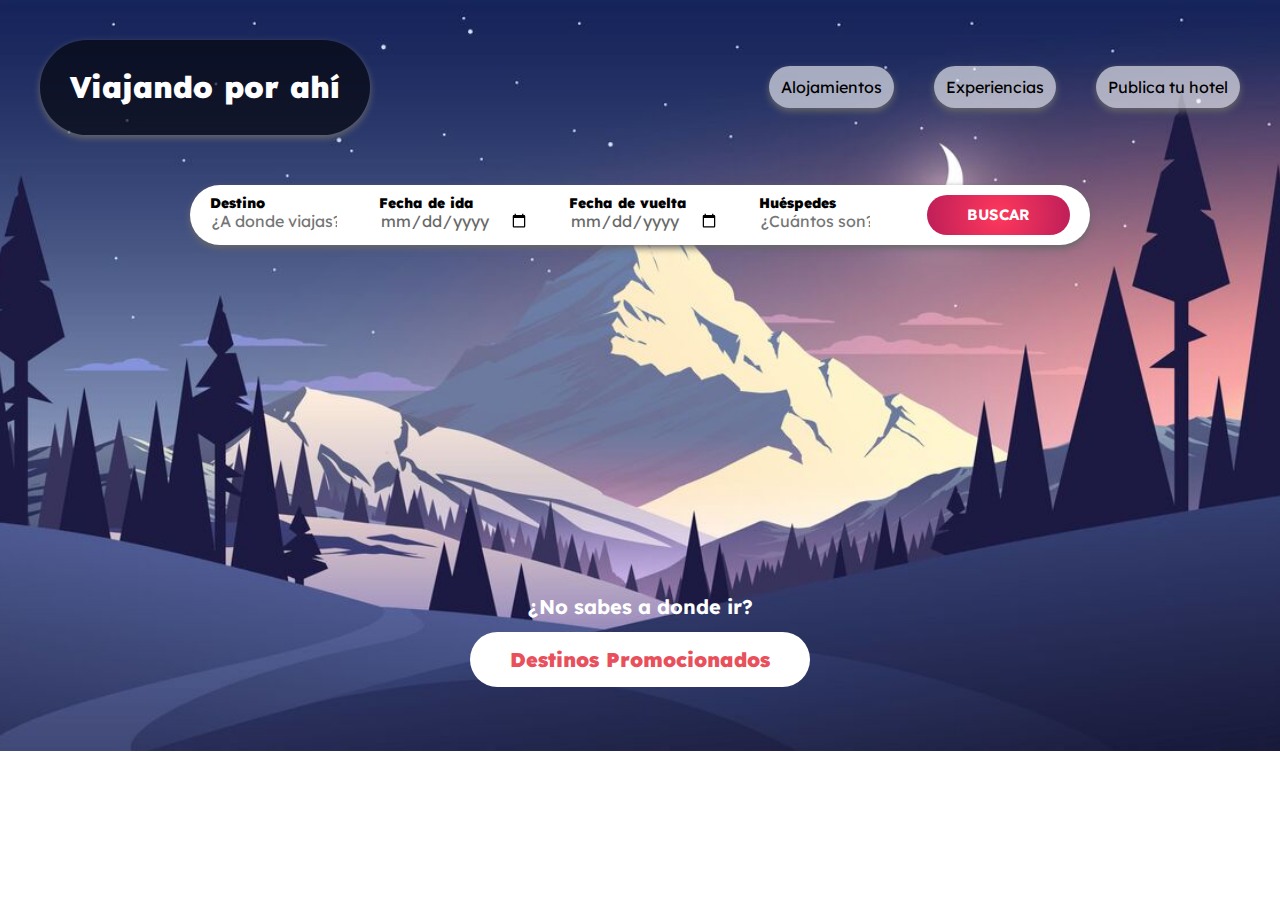
==== index.html @ e501a0e6 "termine el header" ====
<!DOCTYPE html>
<html lang="es">
<head>
    <meta charset="UTF-8">
    <meta http-equiv="X-UA-Compatible" content="IE=edge">
    <meta name="viewport" content="width=device-width, initial-scale=1.0">
    <title>Viajando por ahí</title>
    <link rel="preconnect" href="https://fonts.googleapis.com">
    <link rel="preconnect" href="https://fonts.gstatic.com" crossorigin>
    <link href="https://fonts.googleapis.com/css2?family=Lexend:wght@300,400;700&display=swap" rel="stylesheet">
    <link rel="stylesheet" href="css/styles.css">
     <link rel="stylesheet" href="css/normalize.css">
</head>
<body>

    <header class="header">
        <div class="barra contenedor">
            <div class="barra__logo">
                <p class="barra__nombre">Viajando por ahí</p>
            </div>

            <nav class="barra__navegacion">
                <a class="barra__link" href="#">Alojamientos</a>
                <a class="barra__link" href="#">Experiencias</a>
                <a class="barra__link" href="#">Publica tu hotel</a>
            </nav>
        </div>

        <form class="formulario contenedor">
            <div class="formulario__campo">
                <label class="formulario__label" for="ubicacion">Destino</label>
                <input type="text" class="formulario__input" id="ubicacion" placeholder="¿A donde viajas?">
            </div>

            <div class="formulario__campo">
                <label class="formulario__label" for="llegada">Fecha de ida</label>
                <input type="date" class="formulario__input" id="llegada">
            </div>

            <div class="formulario__campo">
                <label class="formulario__label" for="salida">Fecha de vuelta</label>
                <input type="date" class="formulario__input" id="salida">
            </div>

            <div class="formulario__campo">
                <label class="formulario__label" for="huespedes">Huéspedes</label>
                <input type="number" class="formulario__input" id="huespedes" placeholder="¿Cuántos son?">
            </div>

            <div class="formulario__campo">
                <input type="submit" class="formulario__submit" value="Buscar">
            </div>
        </form>

        <div class="header__busqueda contenedor">
            <p class="header__busqueda-label">¿No sabes a donde ir?</p>
            <a href="#" class="header__busqueda-boton">Destinos Promocionados</a>
        </div>

    </header>
---- css/styles.css ----
:root {

--fuente_principal: 'Lexend', sans-serif;


--telefono: 480px;
--tablet: 768px;
--desktop: 1024px;


--primario: #e8505b;
--secundario: rgb(189, 30, 89); 
--negro: #000;
--blanco: #FFFFFF;
--gris: #686868;
--grisClaro: #e1e1e1;

--separacion: 5rem;

}


html {
    font-size: 62.5%;
    box-sizing: border-box;
}
*, *:before, *:after {
    box-sizing: inherit;
}
  
body {
    font-family: var(--fuente_principal);
    font-size: 1.6rem;
}

p {
    color: var(--negro);
    font-size: 2rem;
}
.contenedor {
    width: 95%;
    max-width: 1200px;
    margin: 0 auto;
}
img {
    max-width: 100%;
    display: block;
}

ul {
    padding:0;
    list-style: none;
    margin: 0;
}

.seccion {
    padding: 2rem 0;
}
/***************header barra******************/
.barra{
    display: flex;
    justify-content: space-between;
    align-items: center;
}
@media (max-width: 750px) { 
    .barra__navegacion {
        display: none;
    }
    .barra__login {
        display: none;
    }
    .barra {
        flex-direction: column;
    }
}


@media (min-width: 768px) { 
    .barra__navegacion{ 
        display: flex;
        gap: 4rem; 
    }
}
    

.barra__link {
        color: var(--negro);
        text-decoration: none;
        border-radius: 5rem;
        box-shadow: 0px 3px 7px 0px var(--gris);
        padding: 1.2rem 1.2rem;
        background-color: rgba(255, 255, 255, 0.603);
}
.barra__link:hover {
    transform: scale(1.05);
    transition: 0.3s ease;
}

.barra__nombre {
        color: var(--blanco);
        margin: 0;
        font-weight: 900;
        border-radius: 5rem;
        box-shadow: 0px 3px 7px 0px var(--gris);
        padding: 3rem 3rem;
        background-color: rgba(0, 0, 0, 0.603);
        font-size: 3rem;
}
@media (max-width: 750px) {
    .barra__nombre {
        font-size: 3rem;
        font-weight: 700;
        color: rgb(255, 255, 255);
        padding: 2.5rem 2rem;
        background-color: rgb(0, 0, 0);
        box-shadow: 0px 10px 10px 0px var(--gris);


    }
}

/************header form******************/
.formulario {
    margin: 5rem auto 2rem auto;    
    background-color: var(--blanco);
    border-radius: 5rem;
    box-shadow: 0px 3px 7px 0px var(--gris);
    padding: 3rem 0;
}
    @media (min-width: 768px ) { 
        .formulario {
            display: flex;
        justify-content:space-between;
        max-width: 90rem;
        padding: 0;
        }  
    }

.formulario__campo {
    padding: 1rem 2rem;
    display: flex;
    flex-direction: column;
}

         
@media (min-width: 768px ) { 
    .formulario:nth-child(1) {
        padding-left: 4rem;
    } 
}
        
.formulario__campo:hover {
    background-color: #F0F0F0;
    border-radius: 5rem;
    box-shadow: 0px 6px 20px rgb(0 0 0 / 40%);
}

.formulario__label {
    font-size: 1.4rem;
    font-weight: 900;
}

.formulario__input {
    border: none;
    width: 100%;
    color: var(--gris);
}

.formulario__submit {
    display: block;
    height: 4rem;
    border: none;
    border-radius: 2rem;
    background-image: radial-gradient( circle, rgb(255, 56, 92) 0%, var(--secundario) 100%  );
    padding: 0 4rem;
    color: var(--blanco);
    text-transform: uppercase;
    font-weight: 700;
    font-size: 1.5rem;
}
/******************************header background*********************/
.header {
    background-image: url(../img/paisaje1\ \(1\).jpg);
    background-size: cover;
    background-position: center;
    padding: 4rem 0 8rem 0;
}

.header__busqueda {
    margin-top: 5rem;
    text-align: center;
    
}
    
    @media (min-width: 768px) { 
        .header__busqueda {
            margin-top: 35rem;
        }
    }

.header__busqueda-label {
    margin-bottom: 3rem;
    font-weight: 700;
    color: rgb(255, 255, 255);
}

.header__busqueda-boton {
    background-color: var(--blanco);
    padding: 1.5rem 4rem;
    color: var(--primario);
    border-radius: 3rem;
    font-size: 2rem;
    font-weight: 900;
    text-decoration: none;
}
.header__busqueda-boton:hover {
    background-color: var(--primario);
    color:var(--grisClaro);
    transition: 0.3s ease;
}
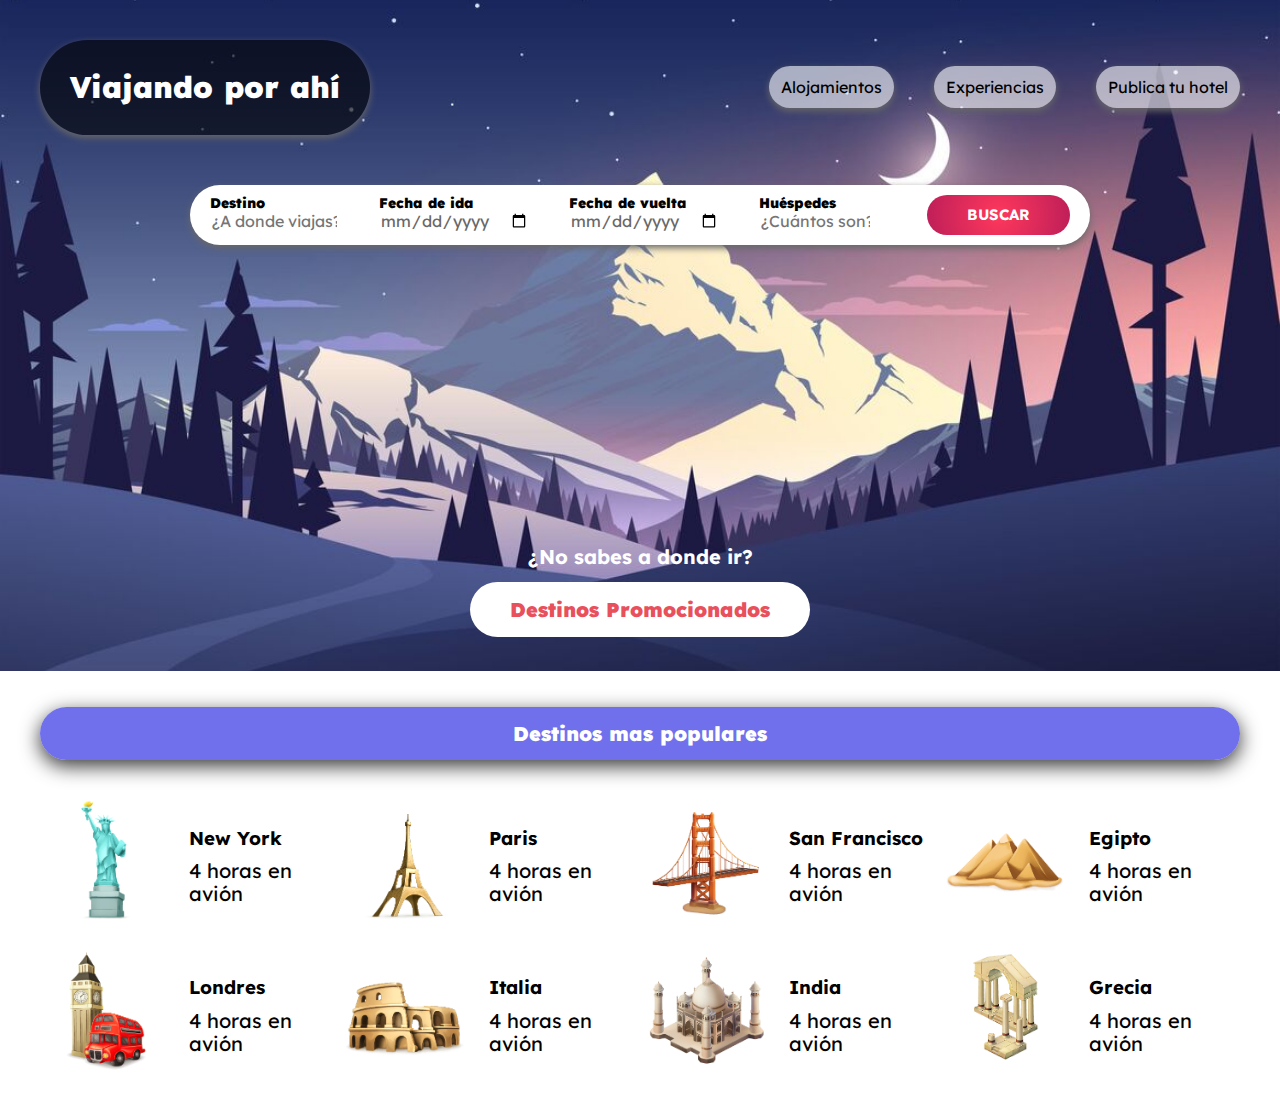
==== commit 8d597f2a: "terminada la seccion 1" ====
--- a/index.html
+++ b/index.html
@@ -56,5 +56,93 @@
             <p class="header__busqueda-label">¿No sabes a donde ir?</p>
             <a href="#" class="header__busqueda-boton">Destinos Promocionados</a>
         </div>
+    </header>
+<!----------------------seccion destinos populares--------------------------------->
+    <section class="destinos contenedor seccion">
+        <h2 class="destinos__heading">Destinos mas populares</h2>
 
-    </header>+        <ul class="destinos__grid">
+            <li class="destino">
+                <div class="destino_imagen">
+                    <img src="img/icono_destino_1.png" alt="imagen destino">
+                </div>
+                <div class="destino__informacion">
+                    <h3 class="destino__nombre">New York</h3>
+                    <p class="destino__distancia">4 horas en avión</p>
+                </div>
+            </li>
+
+            <li class="destino">
+                <div class="destino_imagen">
+                    <img src="img/icono_destino_2.png" alt="imagen destino">
+                </div>
+                <div class="destino__informacion">
+                    <h3 class="destino__nombre">Paris</h3>
+                    <p class="destino__distancia">4 horas en avión</p>
+                </div>
+            </li>
+
+            <li class="destino">
+                <div class="destino_imagen">
+                    <img src="img/icono_destino_3.png" alt="imagen destino">
+                </div>
+                <div class="destino__informacion">
+                    <h3 class="destino__nombre">San Francisco</h3>
+                    <p class="destino__distancia">4 horas en avión</p>
+                </div>
+            </li>
+
+            <li class="destino">
+                <div class="destino_imagen">
+                    <img src="img/icono_destino_4.png" alt="imagen destino">
+                </div>
+                <div class="destino__informacion">
+                    <h3 class="destino__nombre">Egipto</h3>
+                    <p class="destino__distancia">4 horas en avión</p>
+                </div>
+            </li>
+
+            <li class="destino">
+                <div class="destino_imagen">
+                    <img src="img/icono_destino_5.png" alt="imagen destino">
+                </div>
+                <div class="destino__informacion">
+                    <h3 class="destino__nombre">Londres</h3>
+                    <p class="destino__distancia">4 horas en avión</p>
+                </div>
+            </li>
+
+            <li class="destino">
+                <div class="destino_imagen">
+                    <img src="img/icono_destino_6.png" alt="imagen destino">
+                </div>
+                <div class="destino__informacion">
+                    <h3 class="destino__nombre">Italia</h3>
+                    <p class="destino__distancia">4 horas en avión</p>
+                </div>
+            </li>
+
+            <li class="destino">
+                <div class="destino_imagen">
+                    <img src="img/icono_destino_7.png" alt="imagen destino">
+                </div>
+                <div class="destino__informacion">
+                    <h3 class="destino__nombre">India</h3>
+                    <p class="destino__distancia">4 horas en avión</p>
+                </div>
+            </li>
+
+            <li class="destino">
+                <div class="destino_imagen">
+                    <img src="img/icono_destino_8.png" alt="imagen destino">
+                </div>
+                <div class="destino__informacion">
+                    <h3 class="destino__nombre">Grecia</h3>
+                    <p class="destino__distancia">4 horas en avión</p>
+                </div>
+            </li>
+        </ul>
+    </section>
+
+
+</body>--- a/css/styles.css
+++ b/css/styles.css
@@ -183,7 +183,13 @@
     background-image: url(../img/paisaje1\ \(1\).jpg);
     background-size: cover;
     background-position: center;
-    padding: 4rem 0 8rem 0;
+    padding: 4rem 0 5rem 0;
+}
+@media (max-width: 550px) { 
+    .header {
+        padding: 4rem 0 3rem 0;
+    } 
+
 }
 
 .header__busqueda {
@@ -194,17 +200,17 @@
     
     @media (min-width: 768px) { 
         .header__busqueda {
-            margin-top: 35rem;
+            margin-top: 30rem;
         }
     }
 
 .header__busqueda-label {
-    margin-bottom: 3rem;
+    margin: 3rem;
     font-weight: 700;
-    color: rgb(255, 255, 255);
-}
-
-.header__busqueda-boton {
+    color: rgb(255, 255, 255);  
+}
+
+a.header__busqueda-boton {
     background-color: var(--blanco);
     padding: 1.5rem 4rem;
     color: var(--primario);
@@ -220,3 +226,48 @@
 }
 
 
+/****************************section 1************************/
+.destinos__grid {
+    display: grid;
+    grid-template-columns: repeat(1, 2fr);
+}
+@media (min-width: 540px) { 
+    .destinos__grid {
+        display: grid;
+        grid-template-columns: repeat(2, 2fr);
+    }
+}
+@media (min-width: 950px) { 
+    .destinos__grid {
+        display: grid;
+        grid-template-columns: repeat(4, 2fr);
+    }
+}
+
+.destinos__heading { 
+    text-align: center;
+    background-color: rgba(70, 70, 230, 0.774);
+    padding: 1.5rem 0;
+    color: var(--blanco);
+    border-radius: 3rem;
+    font-size: 2rem;
+    font-weight: 900;
+
+    box-shadow: 0px 6px 20px rgba(0, 0, 0, 0.795);
+}
+
+.destino{
+    display: flex;
+    justify-content: space-evenly;
+    gap:2rem;
+    margin-top: 2rem;
+    align-items: center;
+    
+}
+.destino_imagen{
+    width: 14rem;
+}
+.destino__nombre, .destino__distancia {
+    margin: 1rem 0 0 0;
+}
+/****************************** section 2
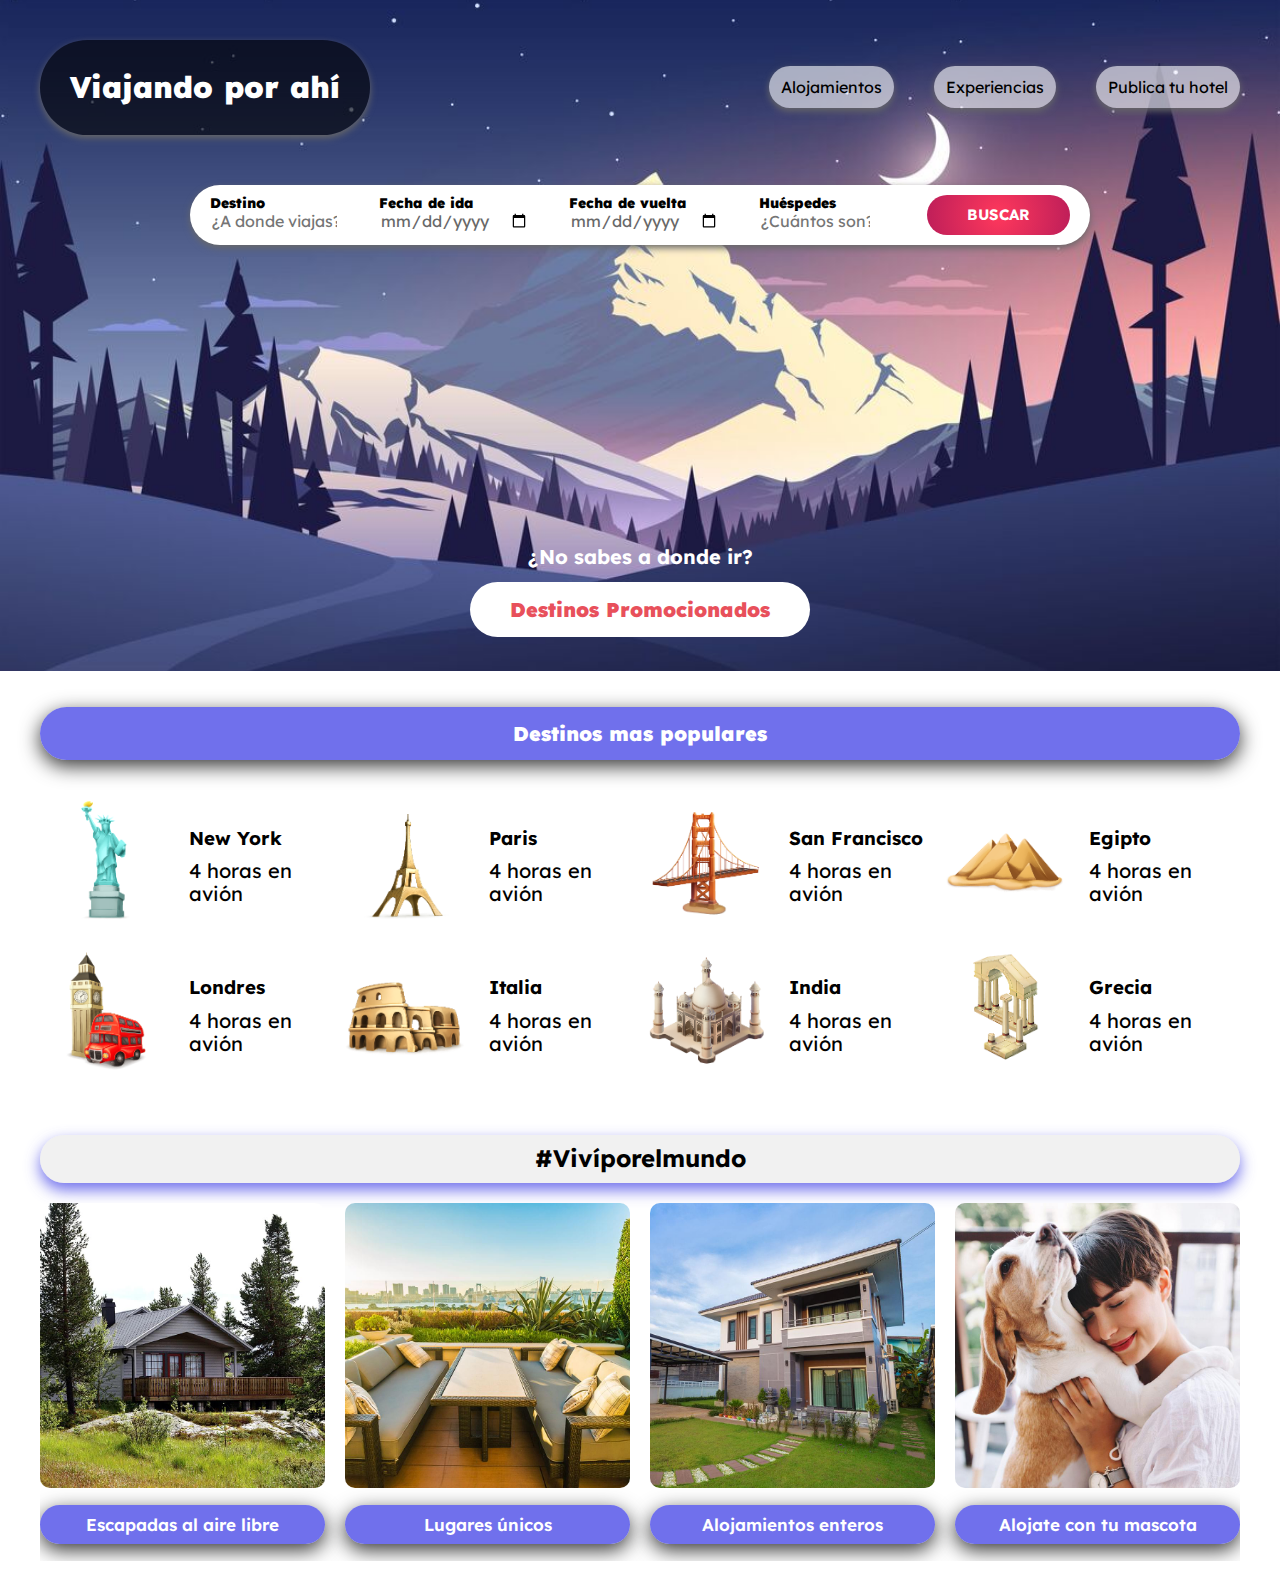
==== commit a32d8a3d: "terminada seccion2" ====
--- a/index.html
+++ b/index.html
@@ -143,6 +143,33 @@
             </li>
         </ul>
     </section>
+<!----------------------------------------- seccion 2  -------------------------------->
+    <section class="lugares contenedor seccion">
+        <h2 class="lugares__heading">#Vivíporelmundo</h2>
+
+        <div class="lugares__grid">
+            <div class="lugar">
+                <img class="lugar__imagen" src="img/vive_1.jpg" alt="hospedajes">
+                <p class="lugar__nombre">Escapadas al aire libre</p>
+            </div>
+
+            <div class="lugar">
+                <img class="lugar__imagen" src="img/vive_2.jpg" alt="hospedajes">
+                <p class="lugar__nombre">Lugares únicos</p>
+            </div>
+
+            <div class="lugar">
+                <img class="lugar__imagen" src="img/vive_3.jpg" alt="hospedajes">
+                <p class="lugar__nombre">Alojamientos enteros</p>
+            </div>
+
+            <div class="lugar">
+                <img class="lugar__imagen" src="img/vive_4.jpg" alt="hospedajes">
+                <p class="lugar__nombre">Alojate con tu mascota</p>
+            </div>
+        </div>
+    </section>
+
 
 
 </body>--- a/css/styles.css
+++ b/css/styles.css
@@ -252,7 +252,6 @@
     border-radius: 3rem;
     font-size: 2rem;
     font-weight: 900;
-
     box-shadow: 0px 6px 20px rgba(0, 0, 0, 0.795);
 }
 
@@ -267,7 +266,62 @@
 .destino_imagen{
     width: 14rem;
 }
+.destino_imagen:hover { 
+    transform: scale(1.2);
+    transition: .3s ease;
+}
+
 .destino__nombre, .destino__distancia {
     margin: 1rem 0 0 0;
 }
-/****************************** section 2
+/****************************** section 2 ************************/
+.lugares__heading {
+    text-align: center;
+    background-color: rgba(226, 226, 226, 0.479);
+    padding: 1rem 0;
+    border-radius: 3rem;
+    box-shadow: 0px 5px 9px rgba(70, 70, 230, 0.774);
+}
+    @media (min-width: 768px) { 
+        .lugares__heading { 
+            box-shadow: 0px 7px 15px rgba(70, 70, 230, 0.774);
+        }
+    }
+
+.lugares__grid {
+    display: grid;
+    grid-template-columns: repeat(4,30rem);
+    gap: 2rem;
+    overflow-y: hidden;
+    overflow-x: scroll;
+    scroll-snap-type: x mandatory; 
+}
+
+    @media (min-width: 540px) { 
+        .lugares__grid {
+            grid-template-columns: repeat(2,1fr);
+        }
+    }
+    @media (min-width: 950px) { 
+        .lugares__grid {
+            grid-template-columns: repeat(4,1fr);
+        }
+    }
+
+.lugar {
+    scroll-snap-align: center;
+}
+    .lugar__imagen {
+        border-radius: 1rem;
+    }
+    .lugar__nombre {
+        font-size: 1.7rem;
+        text-align: center;
+        font-weight: 600;
+        background-color: rgba(70, 70, 230, 0.774);
+        padding: 1rem 0;
+        color: var(--blanco);
+        border-radius: 3rem;
+        box-shadow: 0px 6px 20px rgba(0, 0, 0, 0.795);
+    }
+/*************************seccio 3 ****************************/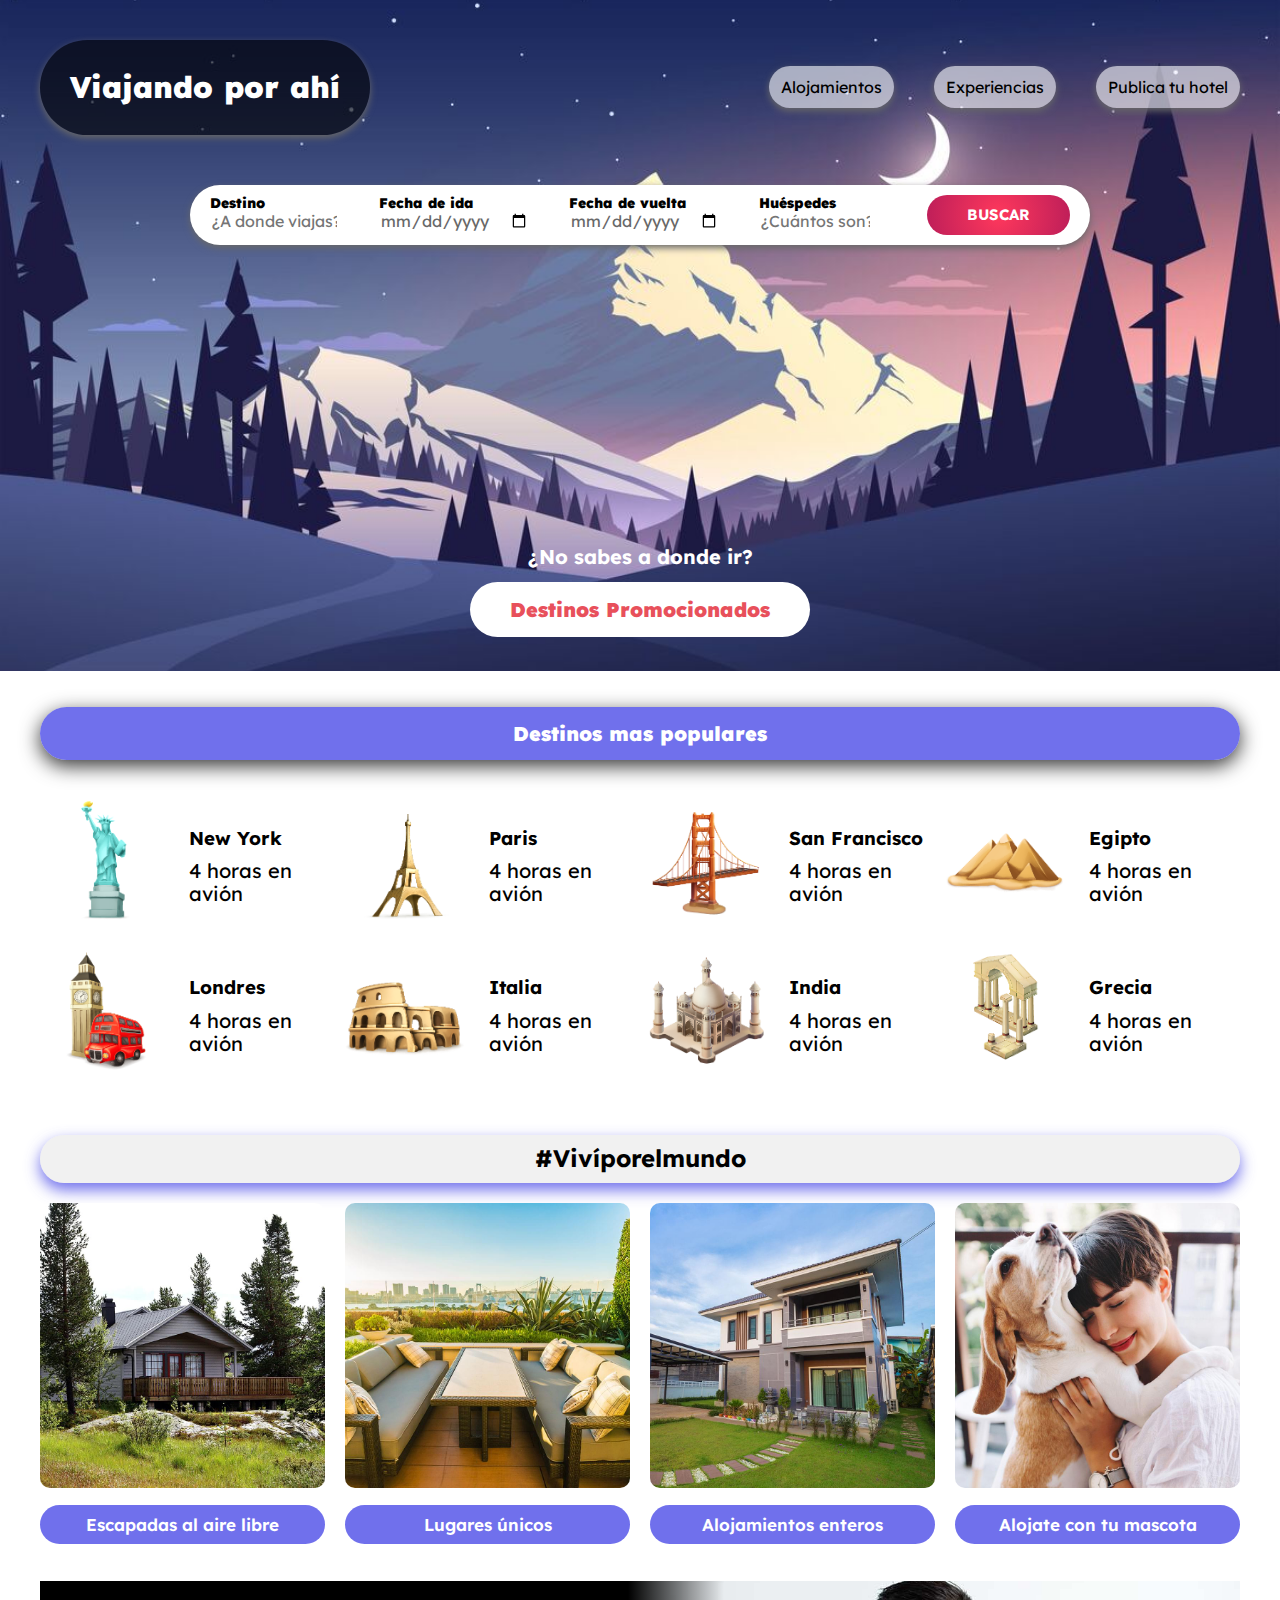
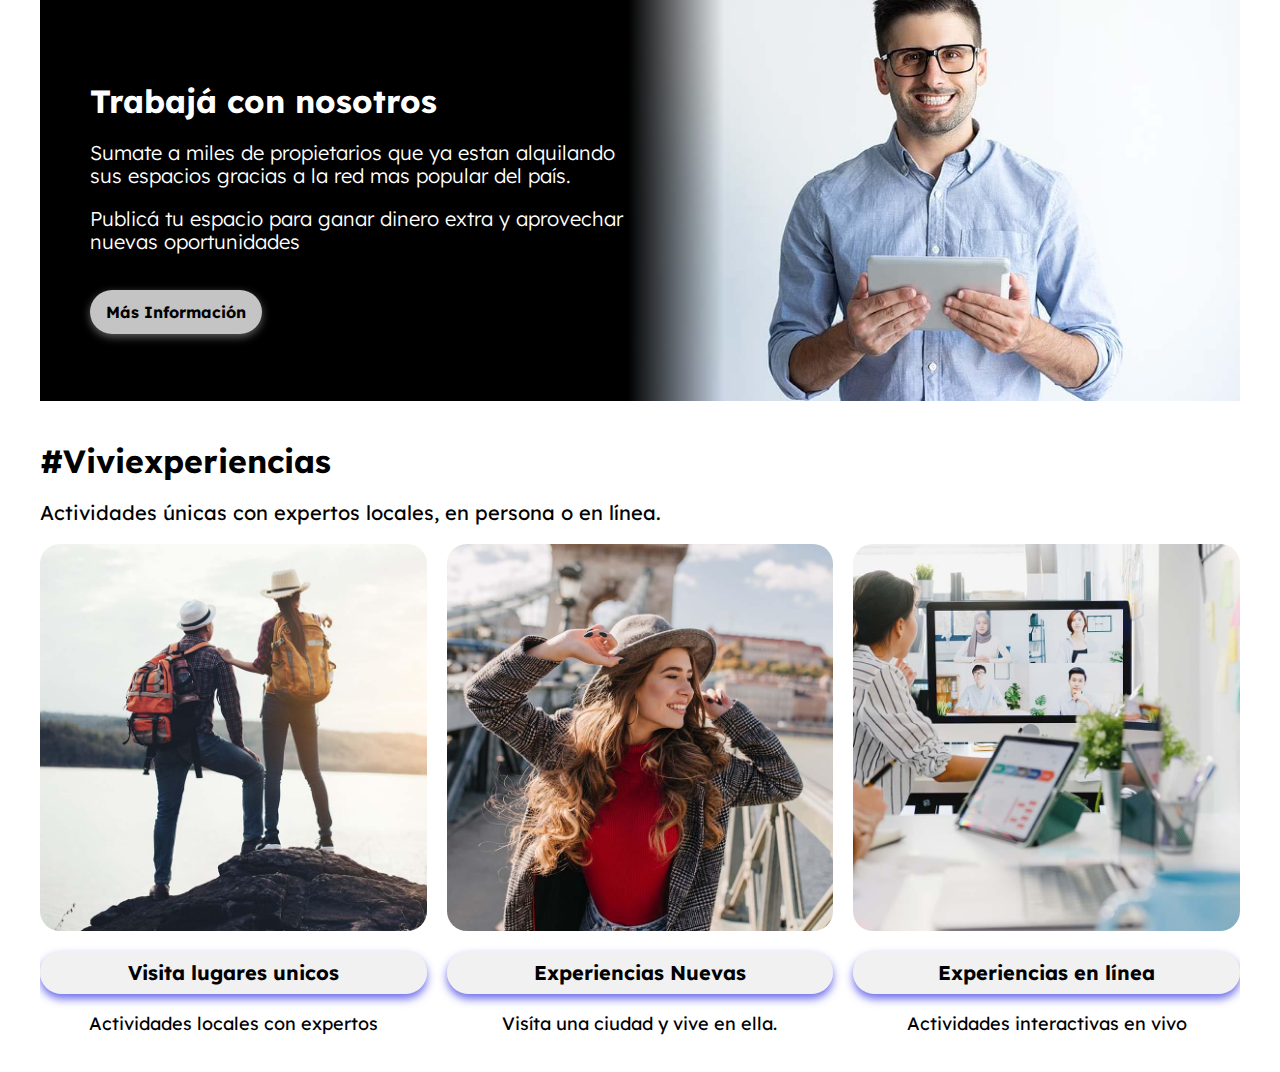
==== commit cbd188a9: "termine secion 4" ====
--- a/index.html
+++ b/index.html
@@ -169,6 +169,41 @@
             </div>
         </div>
     </section>
+<!----------------------------SECCION 3------------------------------------------------->
+    <section class="anfitrion contenedor seccion">
+        <div class="anfitrion__contenido">
+            <h1 class="anfitrion__heading">Trabajá con nosotros</h1>
+            <p class="anfitrion__texto">Sumate a miles de propietarios que ya estan alquilando sus espacios gracias a la red mas popular del país.</p>
+            <p class="anfitrion__texto2">Publicá tu espacio para ganar dinero extra y aprovechar nuevas oportunidades</p>
+            <a href="#" class="anfitrion__enlace">Más Información</a>
+        </div>
+    </section>
+<!----------------------------SECCION 4------------------------------------------------>
+    <section class="experiencias contenedor seccion">
+        <h1 class="experiencias__heading">#Viviexperiencias</h1>
+        <p class="experiencias__descripcion">Actividades únicas con expertos locales, en persona o en línea.</p>
+    
+        <div class="experiencias__listado">
+            <div class="experiencia">
+                <img class="experiencia__imagen" src="img/experiencia_1.jpg" alt="imagen experiencias">
+                <p class="experiencia__titulo">Visita lugares unicos</p>
+                <p class="experiencia__descripcion">Actividades locales con expertos</p>
+            </div>
+
+            <div class="experiencia">
+                <img class="experiencia__imagen" src="img/experiencia_2.jpg" alt="imagen experiencia">
+                <p class="experiencia__titulo">Experiencias Nuevas</p>
+                <p class="experiencia__descripcion">Visíta una ciudad y vive en ella.</p>
+            </div>
+
+            <div class="experiencia">
+                <img class="experiencia__imagen" src="img/experiencia_3.jpg" alt="imagen experiencia">
+                <p class="experiencia__titulo">Experiencias en línea</p>
+                <p class="experiencia__descripcion">Actividades interactivas en vivo</p>
+            </div>
+        </div>
+    </section>
+    <!----------------------------------------seccion5------------------------------------>
 
 
 
--- a/css/styles.css
+++ b/css/styles.css
@@ -269,6 +269,7 @@
 .destino_imagen:hover { 
     transform: scale(1.2);
     transition: .3s ease;
+    cursor: pointer;
 }
 
 .destino__nombre, .destino__distancia {
@@ -322,6 +323,122 @@
         padding: 1rem 0;
         color: var(--blanco);
         border-radius: 3rem;
-        box-shadow: 0px 6px 20px rgba(0, 0, 0, 0.795);
-    }
-/*************************seccio 3 ****************************/+        cursor: pointer;
+    }
+    .lugar__nombre:hover {
+        background-color: rgb(214, 238, 252);
+        color: rgba(70, 70, 230, 0.774);
+    }
+
+/*************************seccio 3 ****************************/
+.anfitrion {
+    color: white;
+    display:grid;
+    grid-template-rows: repeat(2, 1fr);
+    row-gap: 9.5rem;
+    padding: 4.5rem;
+    background-image: linear-gradient(to bottom, black 0%, black 50%, transparent 50%), url(../img/anfitrion.jpg);
+    background-size: 100%, 57rem;
+    background-position: bottom;
+    background-repeat: no-repeat;
+}
+    @media (max-width: 500px) { 
+        .anfitrion__texto {
+            display:none;
+        }
+    }
+    @media (min-width: 540px) { 
+        .anfitrion {
+            grid-template-rows: unset;
+            background-image: linear-gradient(to right, black 0%, black 49%, transparent 57%), url(../img/anfitrion.jpg);
+            background-size: 100%, auto;
+            background-position: center, 30% 30%;
+            padding: 7rem 3rem;
+        }
+    }
+    @media (min-width: 950px) { 
+        .anfitrion {
+            background-position:right center;
+            padding: 8rem 5rem;
+            background-size: 100%, 75rem;
+    }
+}
+
+
+@media (min-width: 540px) { 
+    .anfitrion__contenido {
+        max-width: 50%;
+    }
+}
+
+.anfitrion__texto {
+    color: #FFFFFF;
+    font-weight: 300;
+}
+.anfitrion__texto2 {
+    color: #FFFFFF;
+    margin-bottom:  5rem;
+    font-weight: 300;
+}
+
+.anfitrion__enlace {
+    color: var(--negro);
+    text-decoration: none;
+    border-radius: 5rem;
+    padding: 1.2rem 1.6rem;
+    background-color: rgba(255, 255, 255, 0.767);
+    font-weight: 700;
+    box-shadow: 0px 3px 9px rgba(119, 119, 119, 0.795);
+}
+.anfitrion__enlace:hover {
+    background-color: rgb(98, 98, 252);
+    color: white;
+}
+/*************************seccion 4*********************/
+.experiencias {
+    
+}
+
+.experiencias__listado {
+    display: grid;
+    grid-template-columns: repeat(3, 30rem);
+    column-gap: 2rem;
+    overflow-y: hidden;
+    overflow-x: scroll;
+    scroll-snap-type: x mandatory; 
+}
+    @media (min-width: 540px) { 
+        .experiencias__listado { 
+            display: grid;
+            grid-template-columns: repeat(3, 1fr);
+            gap: 2rem;
+
+        }
+    }
+
+.experiencia {
+    scroll-snap-align: center;
+    text-align: center;
+}
+
+.experiencia__imagen {
+    border-radius: 2rem;
+}
+@media (min-width: 768px) { 
+    .experiencia__imagen:hover {
+        transform: scale(1.02);
+    }
+}
+
+.experiencia__titulo {
+    font-weight: 700;
+    font-size: 2rem;
+    background-color: rgba(226, 226, 226, 0.479);
+    padding: 1rem 0;
+    border-radius: 3rem;
+    box-shadow: 0px 5px 9px rgba(70, 70, 230, 0.774);
+}
+
+.experiencia__descripcion {
+    font-size: 1.8rem;
+}
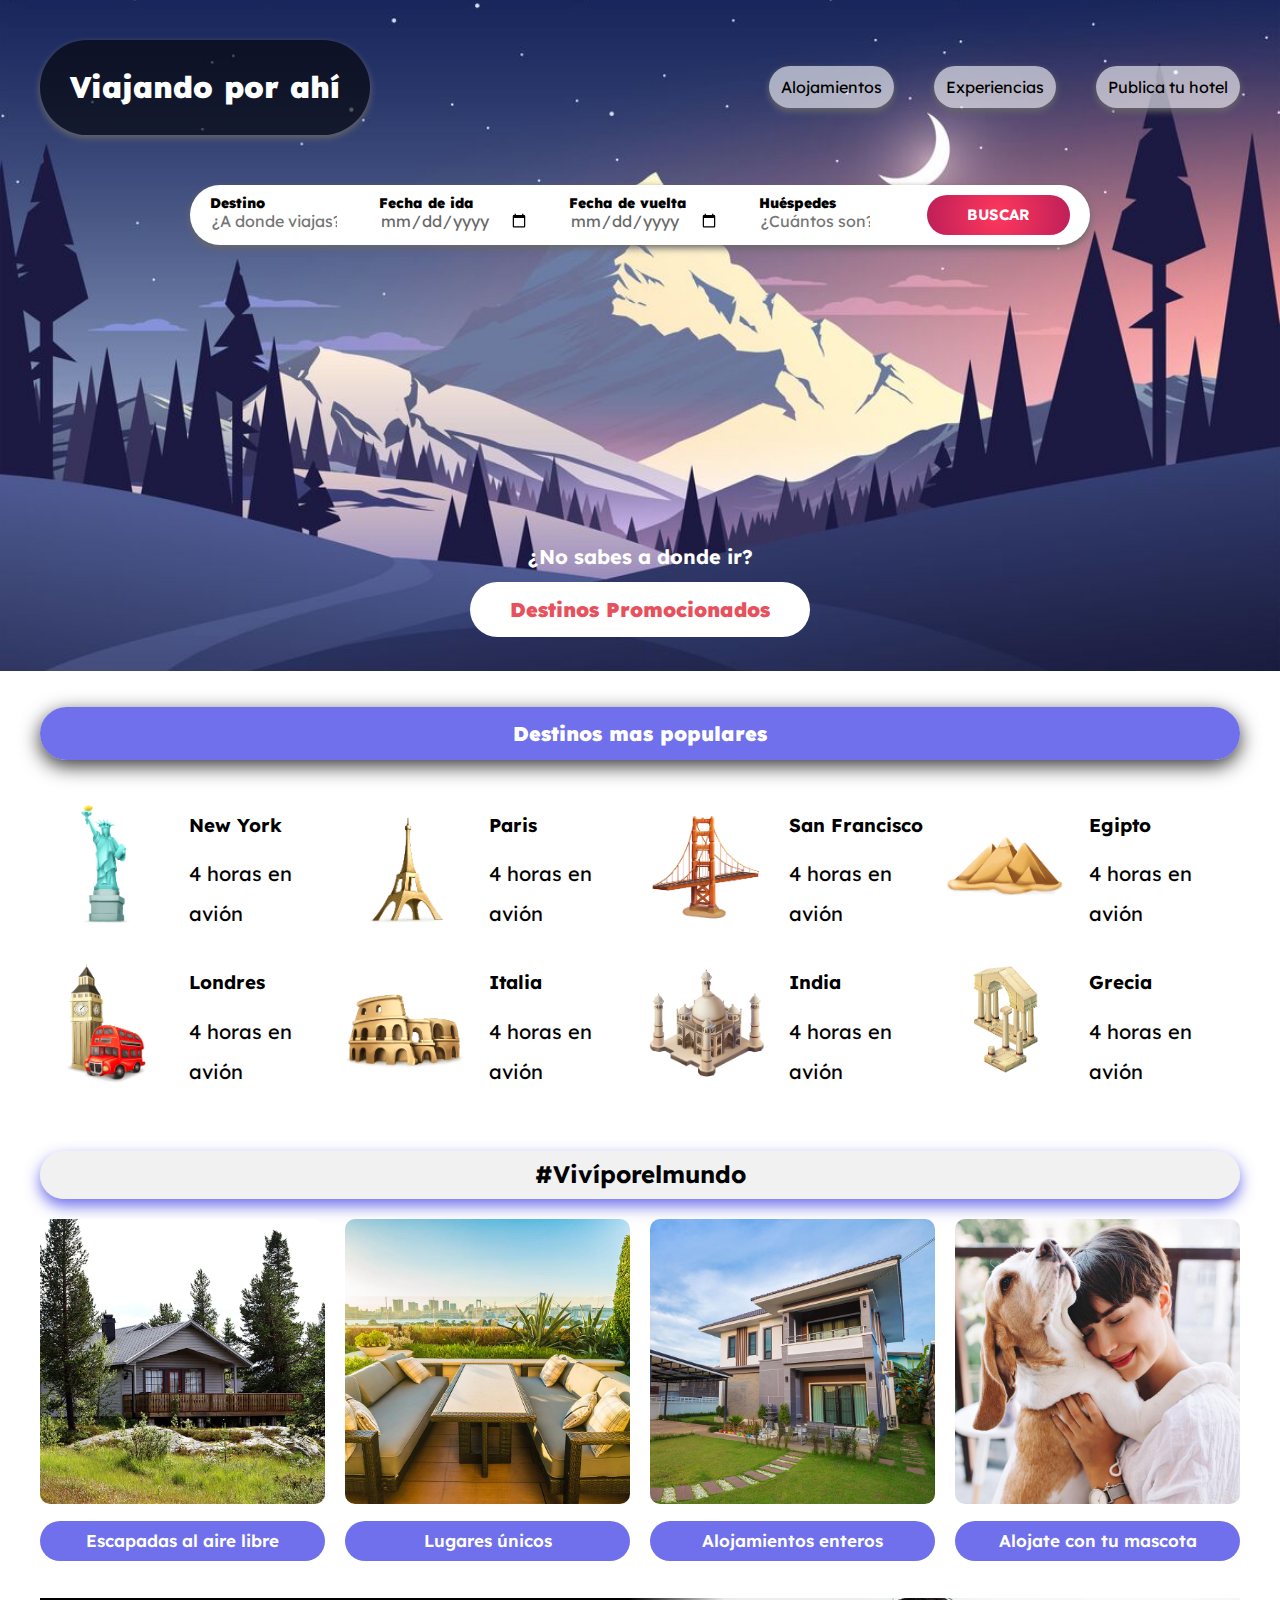
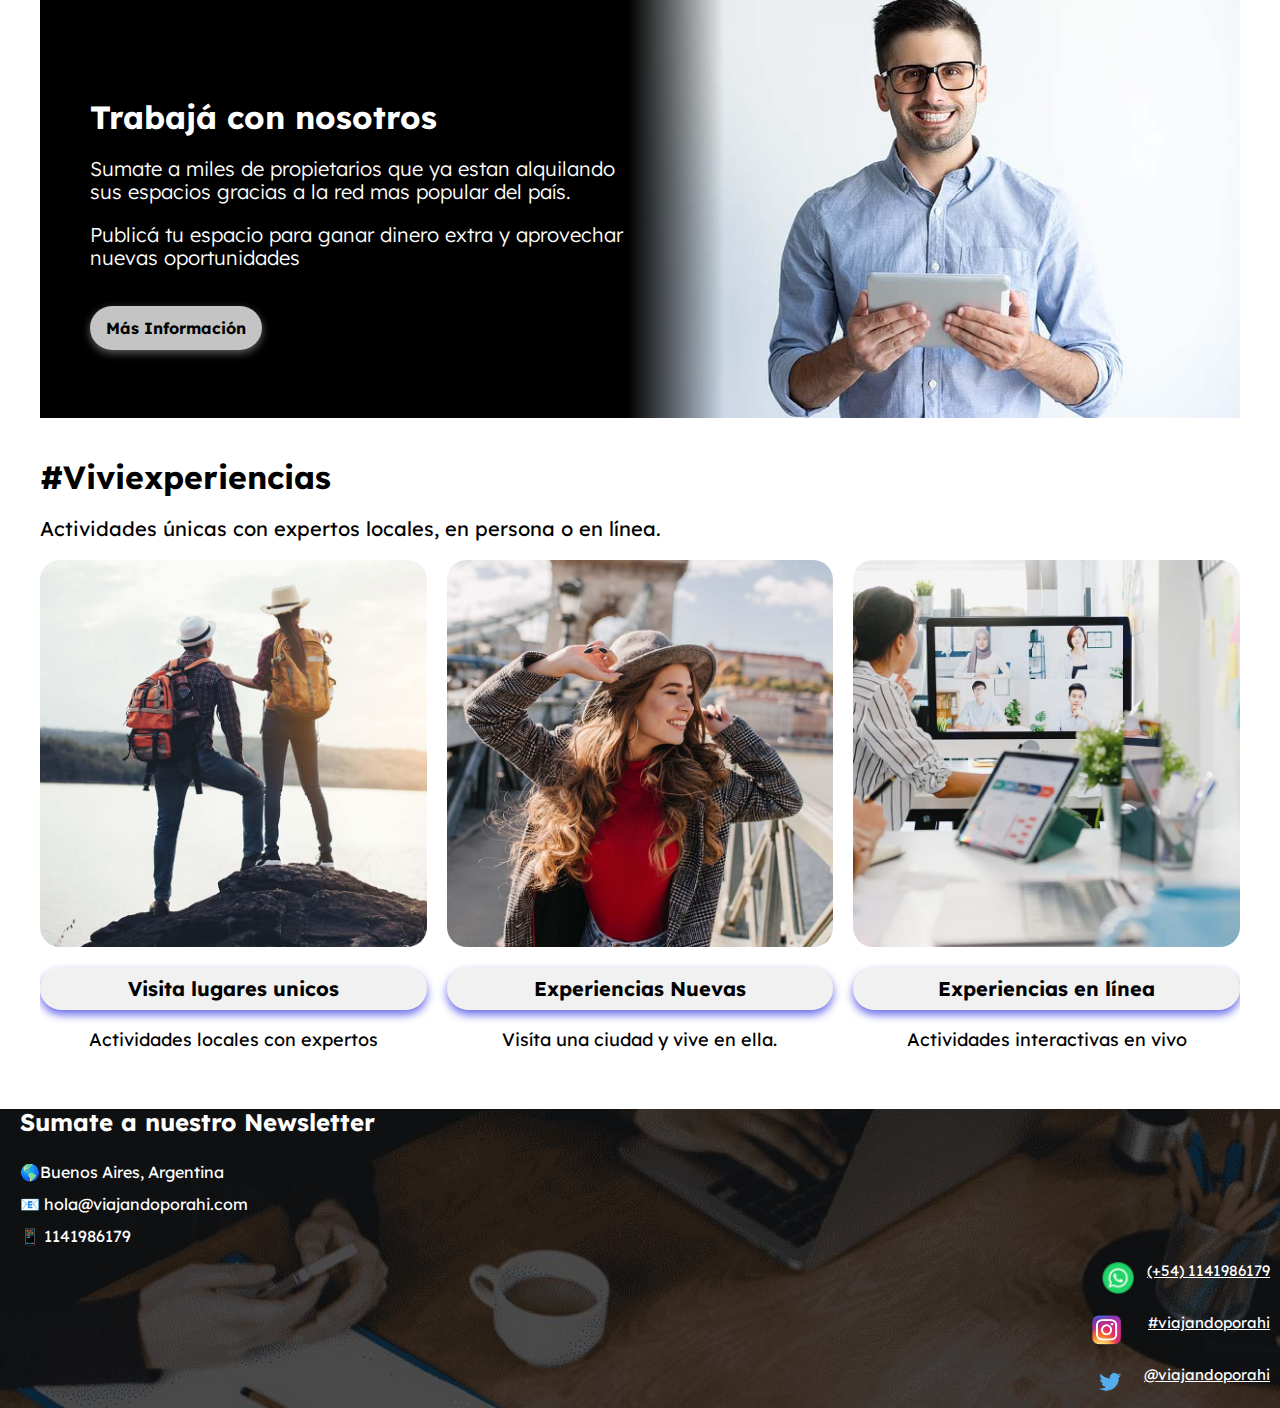
==== commit b1400722: "terminado" ====
--- a/index.html
+++ b/index.html
@@ -203,8 +203,22 @@
             </div>
         </div>
     </section>
-    <!----------------------------------------seccion5------------------------------------>
-
+    <!----------------------------------------footer------------------------------------>
+    <footer class="footer">
+        <div class="footer__flex">    
+            <div class="footer__textos">
+                <h2>Sumate a nuestro Newsletter</h2>
+                <li>🌎Buenos Aires, Argentina</li>
+                <li>📧 hola@viajandoporahi.com</li>
+                <li>📱 1141986179</li>
+            </div>
+            <div class="footer__contacto">
+                <a class="telefono" href="https://wa.me/541141986179/?text=Hola%20que%20tal?" target="_blank">(+54) 1141986179</a>
+                <a class="instagram" href="https://www.instagram.com/accounts/login/" target="_blank">#viajandoporahi</a>
+                <a class="twitter" href="https://twitter.com/i/flow/login?input_flow_data=%7B%22requested_variant%22%3A%22eyJsYW5nIjoiZXMifQ%3D%3D%22%7D" target="_blank">@viajandoporahi</a>
+            </div>
+        </div>
+    </footer>
 
 
 </body>--- a/css/styles.css
+++ b/css/styles.css
@@ -442,3 +442,117 @@
 .experiencia__descripcion {
     font-size: 1.8rem;
 }
+/*********************************footer*****************************/
+.footer { 
+    background-image: url(../img/contactame3.jpg);
+    background-repeat: no-repeat;
+    background-size: cover;
+    width:100%;
+    background-position: left;
+    color: #FFF;
+}
+@media (max-width: 760px) { 
+    .footer { 
+        height:34rem;
+    }
+}
+
+
+@media (max-width: 500px) { 
+    .footer h1 {
+        font-size:2.1rem;
+    }
+}
+
+.footer__textos {
+    margin-left: 2rem;
+}
+
+li {
+    list-style: none;
+    line-height:2;
+}
+
+.footer a {
+    color: #fff;
+    font-size: 1.5rem;
+}
+@media (max-width: 500px) { 
+    .footer a {
+        font-size: 1.5rem;
+    }
+}
+.footer a:hover{ 
+    color:#74e4be
+}
+
+.footer__contacto{
+    display: flex;
+    flex-direction: column;
+    align-items: center;
+    margin-top: 2rem;
+}
+@media ( min-width: 768px ) {
+    .footer__contacto {
+        align-items: flex-end;
+        margin-top: 0;
+        
+    }
+}
+
+
+
+.telefono {
+    display:flex;
+    padding:1rem;
+    gap: 1rem;
+}    
+
+
+.telefono::before {
+    content: '';
+    display: block;
+    width: 3.2rem;
+    height:3.2rem;
+    background-image: url(../img/logo-wasap\ 29x29.png);
+    background-repeat: no-repeat;
+    background-size: 3.2rem;
+    margin-right: .3rem;
+}
+
+
+.instagram {
+    display:flex;
+    padding:1rem;    
+}    
+
+.instagram::before {
+    content: '';
+    display: block;
+    width: 3.2rem;
+    height:3.2rem;
+    background-image: url(../img/icono\ instagram.png);
+    background-repeat: no-repeat;
+    background-size: 3.2rem;
+    margin-right: 2.5rem;
+
+    
+}
+
+.twitter {
+    display:flex;
+    padding:1rem;
+    gap: 1rem;
+}    
+
+
+.twitter::before {
+    content: '';
+    display: block;
+    width: 3rem;
+    height:3.2rem;
+    background-image: url(../img/icono\ twitter.png);
+    background-repeat: no-repeat;
+    background-size: 3.2rem;
+    margin-right: 1rem;
+}
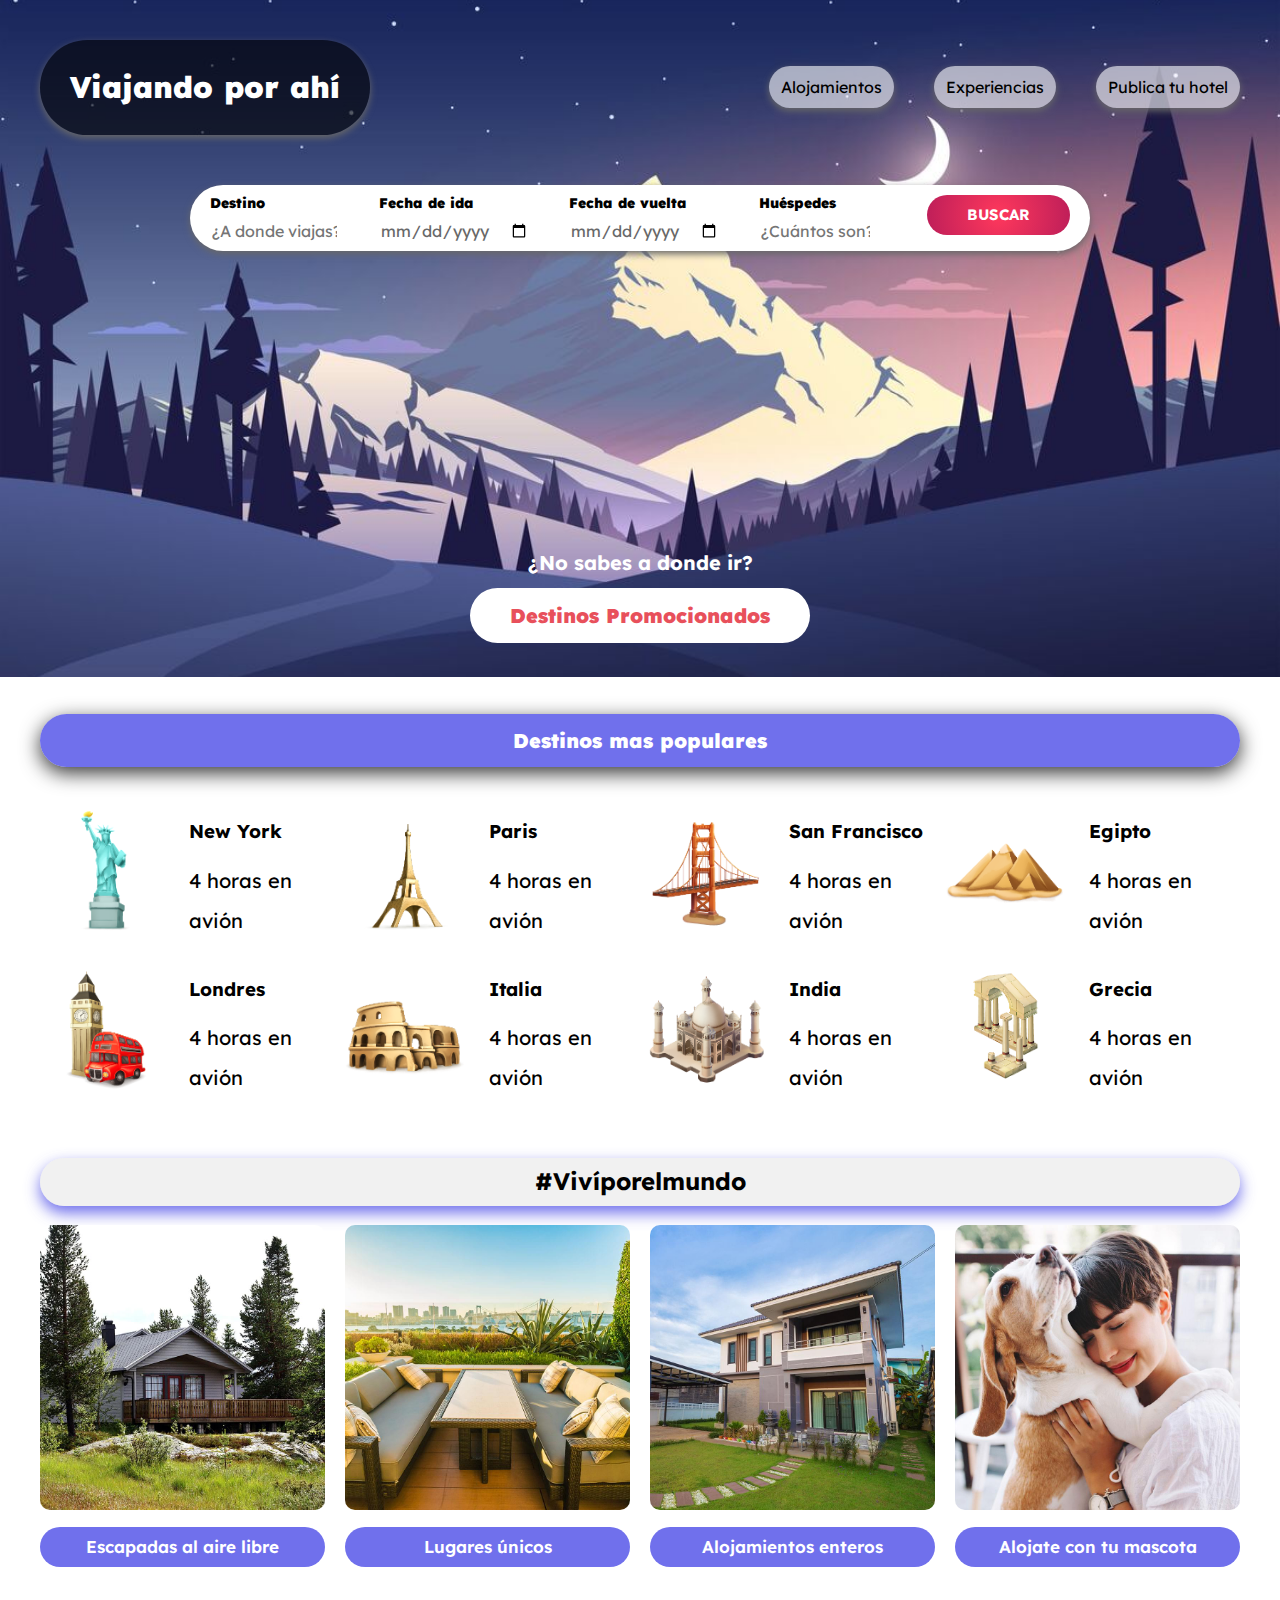
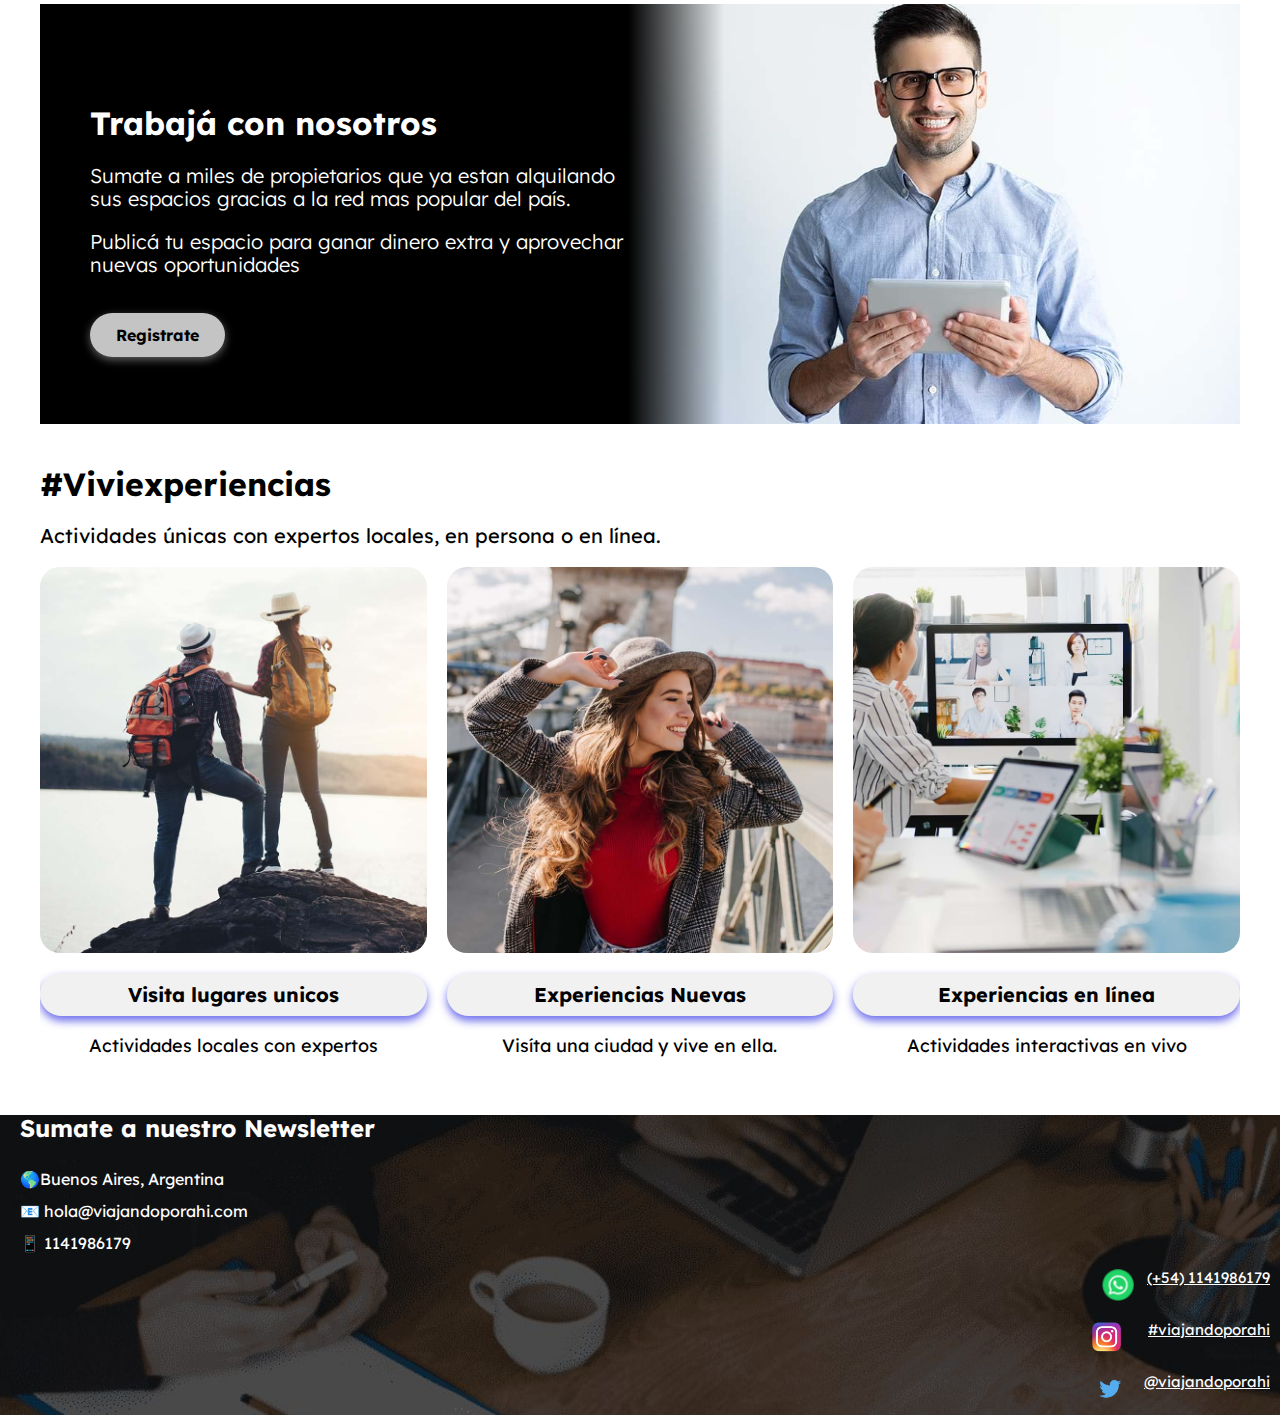
==== commit 9a603475: "integrador css" ====
--- a/index.html
+++ b/index.html
@@ -20,9 +20,9 @@
             </div>
 
             <nav class="barra__navegacion">
-                <a class="barra__link" href="#">Alojamientos</a>
-                <a class="barra__link" href="#">Experiencias</a>
-                <a class="barra__link" href="#">Publica tu hotel</a>
+                <a class="barra__link" href="#alojamientos">Alojamientos</a>
+                <a class="barra__link" href="#experiencias">Experiencias</a>
+                <a class="barra__link" href="#trabaja con nosotros">Publica tu hotel</a>
             </nav>
         </div>
 
@@ -54,11 +54,11 @@
 
         <div class="header__busqueda contenedor">
             <p class="header__busqueda-label">¿No sabes a donde ir?</p>
-            <a href="#" class="header__busqueda-boton">Destinos Promocionados</a>
+            <a href="#populares" class="header__busqueda-boton">Destinos Promocionados</a>
         </div>
     </header>
 <!----------------------seccion destinos populares--------------------------------->
-    <section class="destinos contenedor seccion">
+    <section id="populares" class="destinos contenedor seccion" >
         <h2 class="destinos__heading">Destinos mas populares</h2>
 
         <ul class="destinos__grid">
@@ -144,7 +144,7 @@
         </ul>
     </section>
 <!----------------------------------------- seccion 2  -------------------------------->
-    <section class="lugares contenedor seccion">
+    <section class="lugares contenedor seccion" id="alojamientos">
         <h2 class="lugares__heading">#Vivíporelmundo</h2>
 
         <div class="lugares__grid">
@@ -170,16 +170,16 @@
         </div>
     </section>
 <!----------------------------SECCION 3------------------------------------------------->
-    <section class="anfitrion contenedor seccion">
+    <section class="anfitrion contenedor seccion" id="trabaja con nosotros">
         <div class="anfitrion__contenido">
             <h1 class="anfitrion__heading">Trabajá con nosotros</h1>
             <p class="anfitrion__texto">Sumate a miles de propietarios que ya estan alquilando sus espacios gracias a la red mas popular del país.</p>
             <p class="anfitrion__texto2">Publicá tu espacio para ganar dinero extra y aprovechar nuevas oportunidades</p>
-            <a href="#" class="anfitrion__enlace">Más Información</a>
+            <a href="registro.html" target="_blank" class="anfitrion__enlace">Registrate</a>
         </div>
     </section>
 <!----------------------------SECCION 4------------------------------------------------>
-    <section class="experiencias contenedor seccion">
+    <section class="experiencias contenedor seccion" id="experiencias">
         <h1 class="experiencias__heading">#Viviexperiencias</h1>
         <p class="experiencias__descripcion">Actividades únicas con expertos locales, en persona o en línea.</p>
     
--- a/css/styles.css
+++ b/css/styles.css
@@ -140,6 +140,7 @@
     padding: 1rem 2rem;
     display: flex;
     flex-direction: column;
+    gap: 1rem;
 }
 
          
@@ -385,7 +386,7 @@
     color: var(--negro);
     text-decoration: none;
     border-radius: 5rem;
-    padding: 1.2rem 1.6rem;
+    padding: 1.2rem 2.6rem;
     background-color: rgba(255, 255, 255, 0.767);
     font-weight: 700;
     box-shadow: 0px 3px 9px rgba(119, 119, 119, 0.795);
@@ -395,9 +396,6 @@
     color: white;
 }
 /*************************seccion 4*********************/
-.experiencias {
-    
-}
 
 .experiencias__listado {
     display: grid;
@@ -556,3 +554,66 @@
     background-size: 3.2rem;
     margin-right: 1rem;
 }
+
+/*****************************Pagina registro************************************/
+.header__registro {
+    min-height:65rem;
+    background-image: url(../img/paisaje2\ \(1\).png);
+    background-repeat: no-repeat;
+    background-size: cover;
+    background-position: center;
+    padding-top: 5rem;
+    padding-bottom: 3rem;
+    }
+
+    @media (max-width: 1000px) { 
+        .header__registro {
+            padding: 4rem 0 3rem 0;
+        } 
+    }
+
+.registrate__nombre{
+   text-align: center;
+   color: #FFF;
+   font-weight: 700;
+   font-size: 3.5rem;
+}
+@media (max-width: 500px) { 
+    .registrate__nombre {
+        font-size: 3.2rem;
+    }
+}    
+
+.header__form {
+    margin: 0 auto;    
+    background-color: var(--blanco);
+    border-radius: 5rem;
+    box-shadow: 0px 3px 7px 0px var(--gris);
+    padding: 4rem 0;
+    width: 40rem;
+    
+}
+
+@media (max-width: 500px) { 
+    .header__form{
+        width: 35rem;
+    }
+}
+
+
+.boton__registrate{
+    display: block;
+    height: 4rem;
+    border: none;
+    border-radius: 2rem;
+    background-image: radial-gradient( circle, rgb(255, 56, 92) 0%, var(--secundario) 100%  );
+    padding: 0 4rem;
+    color: var(--blanco);
+    text-transform: uppercase;
+    font-weight: 700;
+    font-size: 1.5rem;
+    cursor: pointer;
+}
+
+
+
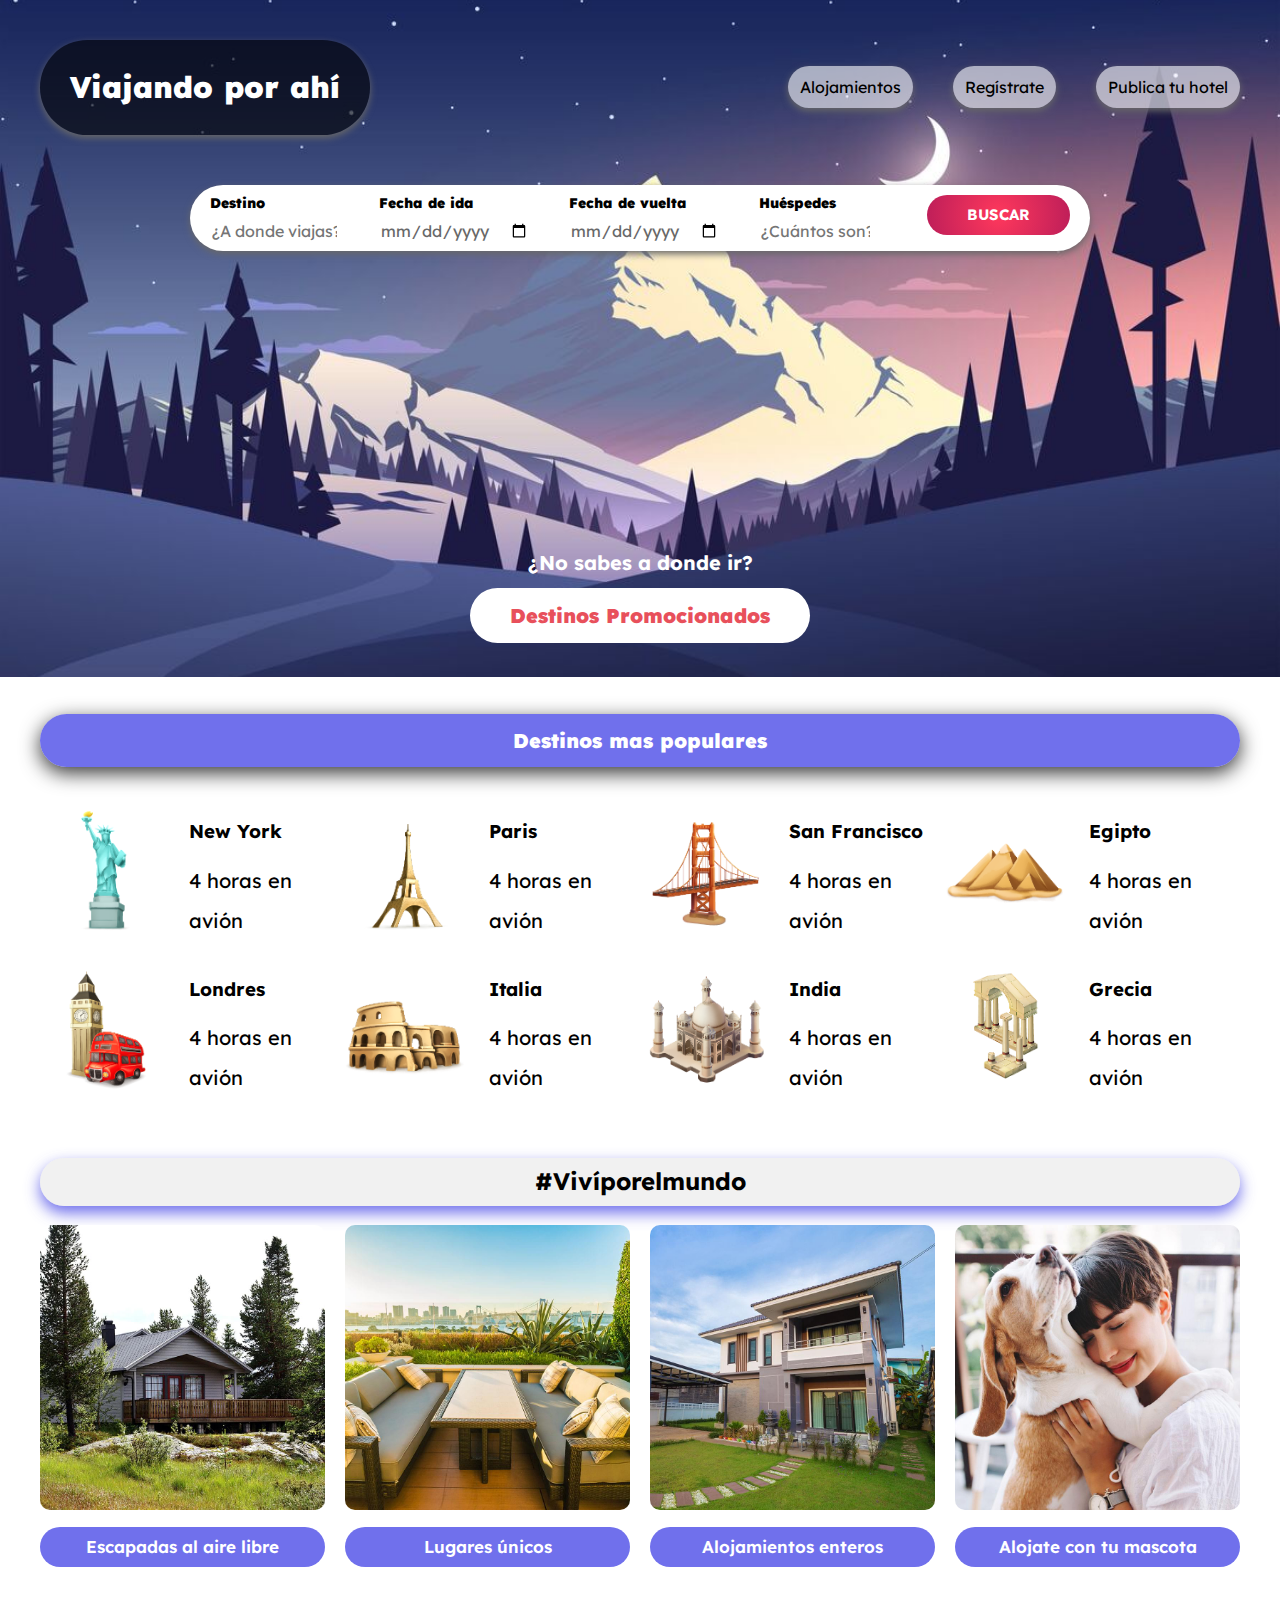
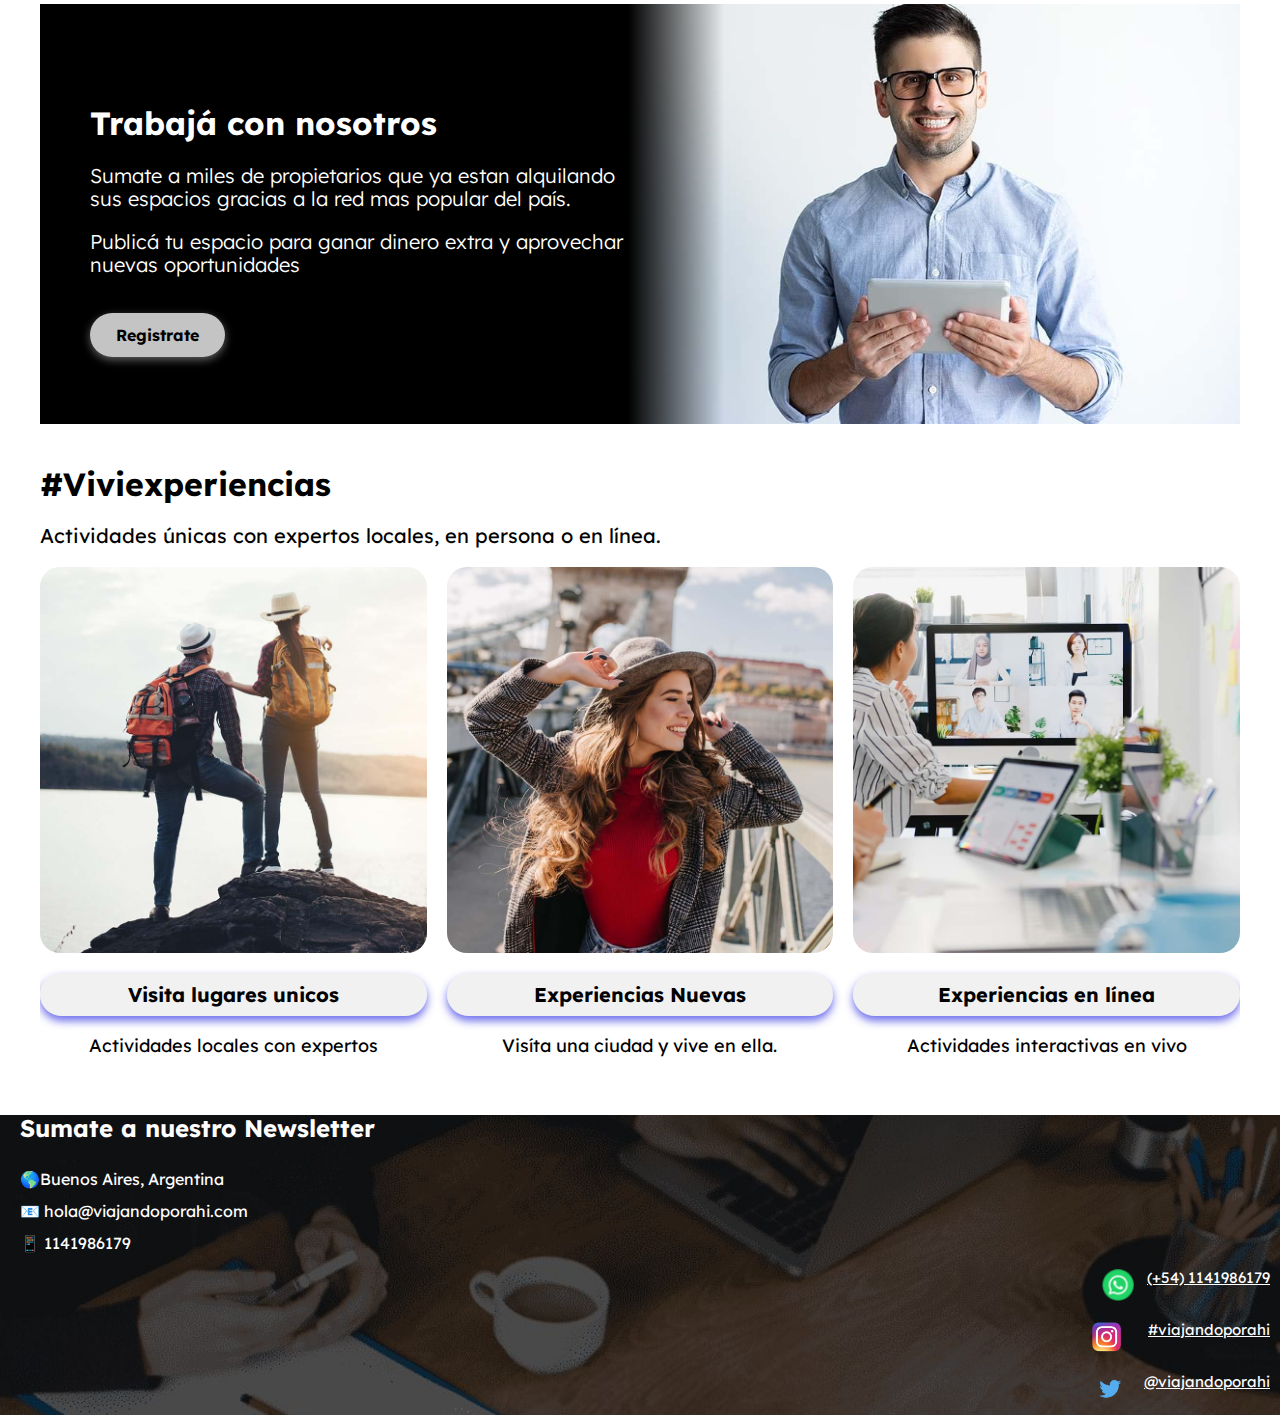
==== commit ae3ce377: "integrador" ====
--- a/index.html
+++ b/index.html
@@ -21,7 +21,7 @@
 
             <nav class="barra__navegacion">
                 <a class="barra__link" href="#alojamientos">Alojamientos</a>
-                <a class="barra__link" href="#experiencias">Experiencias</a>
+                <a class="barra__link" href="registro.html">Regístrate</a>
                 <a class="barra__link" href="#trabaja con nosotros">Publica tu hotel</a>
             </nav>
         </div>
--- a/css/styles.css
+++ b/css/styles.css
@@ -557,7 +557,7 @@
 
 /*****************************Pagina registro************************************/
 .header__registro {
-    min-height:65rem;
+    min-height:80rem;
     background-image: url(../img/paisaje2\ \(1\).png);
     background-repeat: no-repeat;
     background-size: cover;
